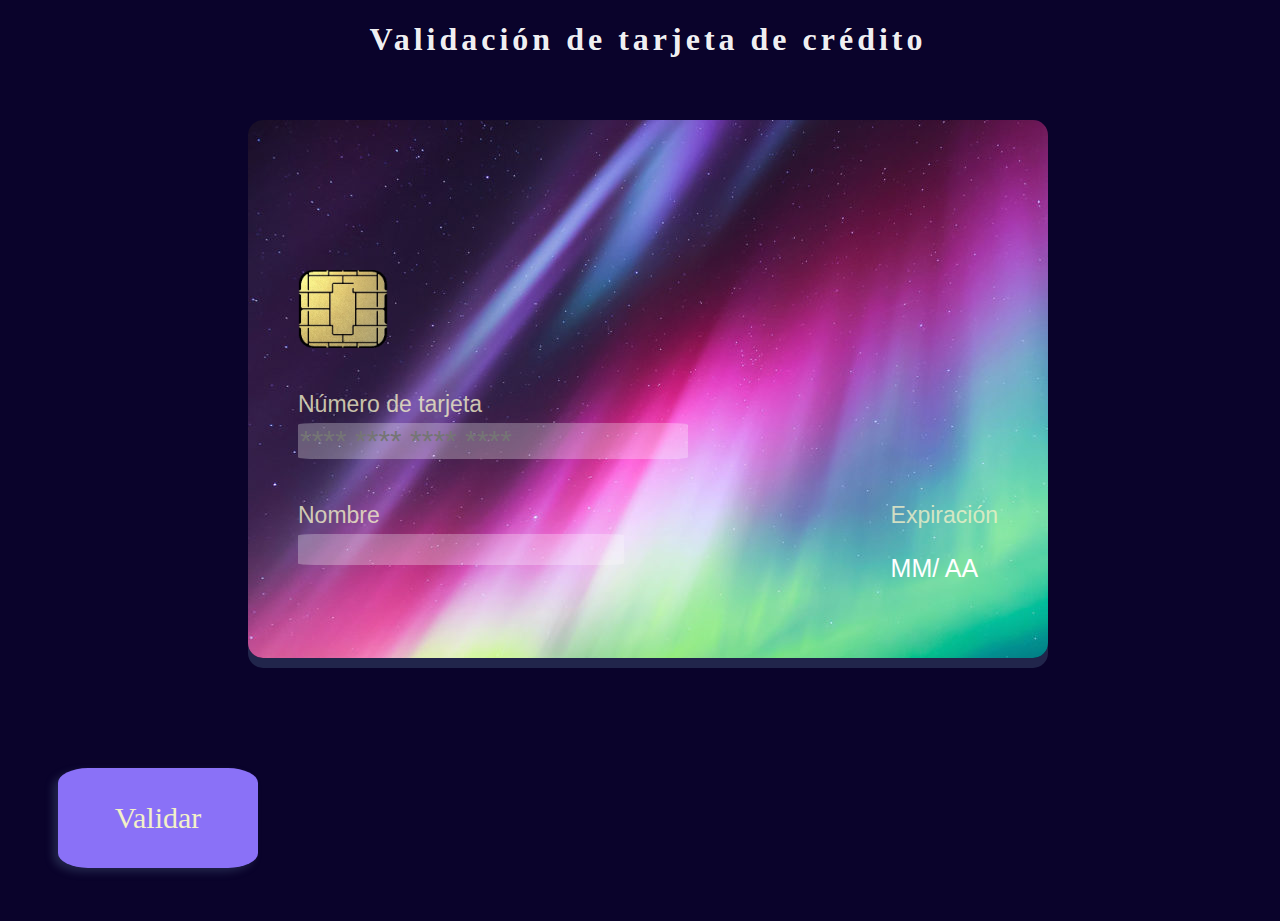
==== src/index.html @ 6e9b28e7 "13.12.2022" ====
<!DOCTYPE html>
<html>
  <head>
    <meta charset="utf-8">
    <title>Tarjeta de crédito válida</title>
    <link rel="stylesheet" href="style.css" />
  </head>
  <body>
    <h1>Validación de tarjeta de crédito</h1>
    <div class="form">
    <section class="trj" id="trj">
      <div class="marca" id="visa">
        <img src="img/logos/visa.png" alt="">
      </div>
      <div class="marca" id="master">
        <img src="img/logos/mastercard.png" alt="">
      </div>
      <img src="img/chip-tarjeta.png" class="chip" alt="">
      <div class="datos">
        <div class="grupo" id="numero">
          <p class="label">Número de tarjeta</p>
          <input class="num" type="text" id="registro" placeholder="**** **** **** ****" maxlength="16" required=""> 
        </div>
        <div class="flexbox">
          <div class="gurpo" id="nombre">
            <p class="label">Nombre</p>
            <input class="nom" type="text" id="registro-nom" required=""> 
          </div>
          <div class="grupo" id="expira">
            <p class ="label">Expiración</p>
            <p class="exp"><span class="mes">MM</span>/ <span class="year">AA</span></p>
          </div>
        </div>
      </div>
    </section>
    </div>
    <form action="" id="formulario" class="form-trj">
      <div class="flexbox">
        <div class="expira"></div>
      </div>
    </form>
      
  
    <button class="btn" id="val">Validar</button>
    <main></main>
    <footer></footer>
    <script src="index.js" type="module"></script>
  </body>
</html>
---- src/style.css ----
html, body {
    height: 100%;
    width: 100%;
    background-color: #0a032b;
  }
    h1 {
        color: #fffffff6;
        font-family: 'tahoma';
        left: 50%;
        text-align: center;
        letter-spacing: 4px;
    }

    .form{
        width:90%;
        max-width: 1000px;
        padding: 40px 20px;
        margin: auto;
        display: flex;
        flex-direction: column;
        align-items: center; 
        font-family: Verdana, Geneva, Tahoma, sans-serif;     
    }
 
    .trj{
        width: 100%;
        max-width: 700px;
        padding: 50px;
        border-radius: 15px;
        min-height: 315px;
        display: flex;
        flex-direction: column;
        justify-content: space-between;
        box-shadow: 0 10px 0 rgba(90, 116, 148, 0.3);
        color: #fffffff6;
        background: url(/src/img/bg2.jpg)
    }

    .marca{
        text-align: right;
        min-height: 50px;
    }
    
    .marca img{
        width: 100%;
        height: 100%;
        object-fit: cover;
        max-width: 140px;
        display: none;
    }

    .trj .chip{
        width: 100%;
        max-width: 90px;
        margin-bottom: 20px;
    }

    .label{
        font-size: 23px;
        color: #f3f1c8cb;
        margin-bottom: 5px;
    }

    .num{ 
        color: #fff;
        font-size: 30px;
        text-transform: uppercase;
        border: none;
        background: rgba(255, 255, 255, 0.279);
        border-radius: 5%;
    }
    .nom{ 
        color: #fff;
        font-size: 25px;
        text-transform: uppercase;
        border: none;
        background: rgba(255, 255, 255, 0.279);
        border-radius: 5%;
    }
    .exp{ 
        color: #fff;
        font-size: 25px;
        text-transform: uppercase;
    }
    .flexbox{
        display: flex;
        justify-content: space-between;
        margin-top: 20px;

    }

    .btn {
        width: 200px;
        height: 100px;
        margin:50px;
        font-size: 30px;
        line-height: 20px;
        background: #8a71f7;
        color:#f3f1c8;
        z-index: 3;
        border-radius: 15%;
        box-shadow: -5px 4px 8px rgba(90, 116, 148, 0.3);
        padding: 20px;
        transition: all .2s ease;
        border: none;
        cursor: pointer;
        font-family: 'tahoma';
    }

    .btn:hover{
        background: #c94aff;
        box-shadow: 0 0 10px #c94aff, 0 0 40px #c94aff, 0 0 80px #c94aff;
    }
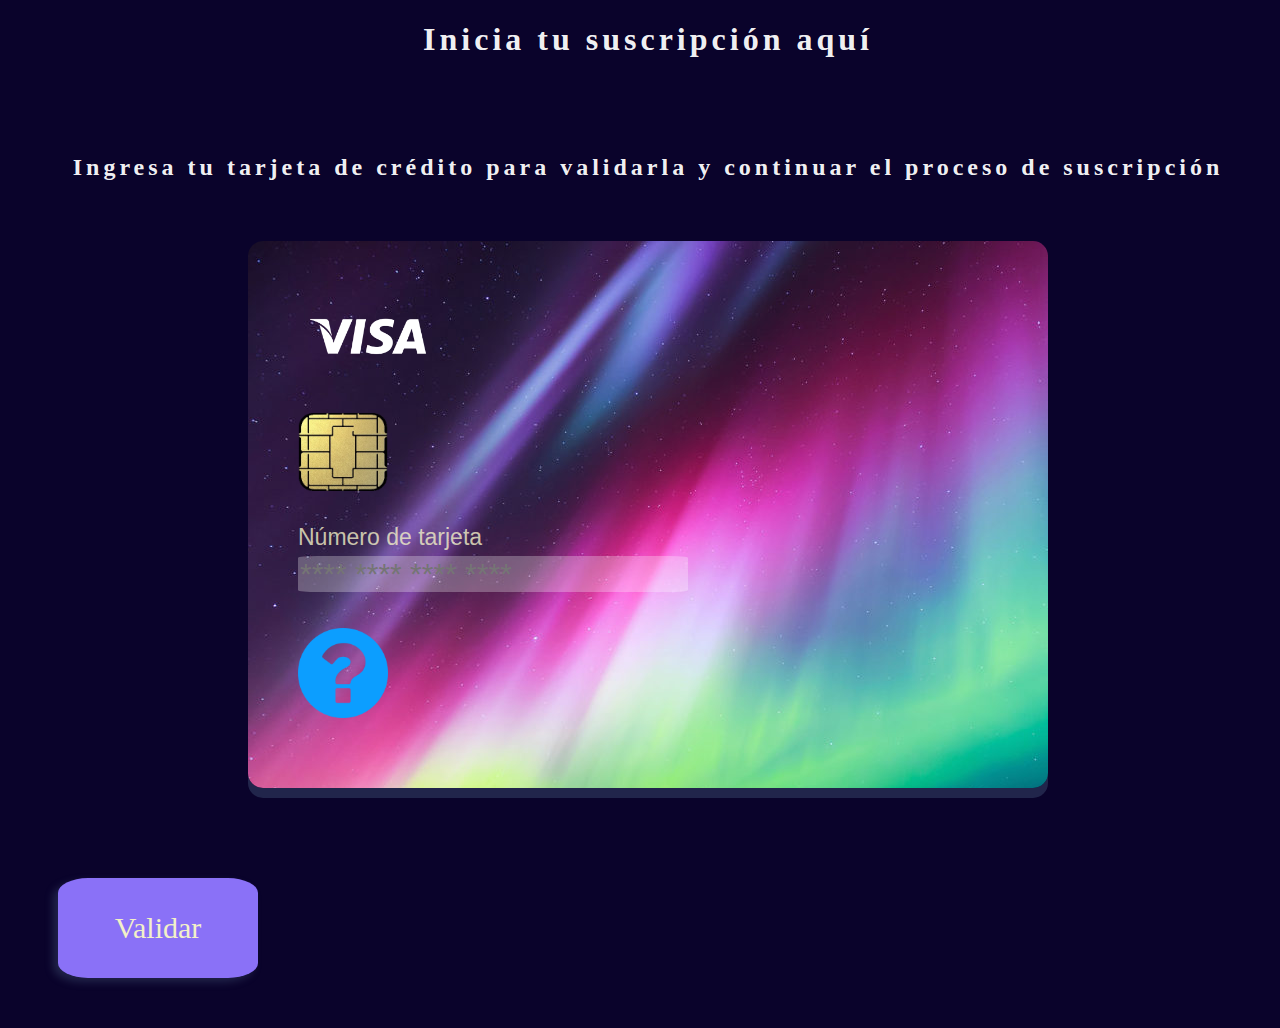
==== commit 306afc3e: "cambios finales" ====
--- a/src/index.html
+++ b/src/index.html
@@ -6,40 +6,34 @@
     <link rel="stylesheet" href="style.css" />
   </head>
   <body>
-    <h1>Validación de tarjeta de crédito</h1>
+    <h1>Inicia tu suscripción aquí</h1>
+    <br>
+    <br>
+    <br>
+    <h2>Ingresa tu tarjeta de crédito para validarla y continuar el proceso de suscripción</h2>
     <div class="form">
     <section class="trj" id="trj">
-      <div class="marca" id="visa">
-        <img src="img/logos/visa.png" alt="">
+      <div class="marca">
+        <img id="visa" src="img/logos/visa.png" alt="">
+        <img id="master" src="img/logos/mastercard.png" alt="">
       </div>
-      <div class="marca" id="master">
-        <img src="img/logos/mastercard.png" alt="">
-      </div>
+      <br>
+      <br>
       <img src="img/chip-tarjeta.png" class="chip" alt="">
       <div class="datos">
         <div class="grupo" id="numero">
           <p class="label">Número de tarjeta</p>
-          <input class="num" type="text" id="registro" placeholder="**** **** **** ****" maxlength="16" required=""> 
-        </div>
-        <div class="flexbox">
-          <div class="gurpo" id="nombre">
-            <p class="label">Nombre</p>
-            <input class="nom" type="text" id="registro-nom" required=""> 
-          </div>
-          <div class="grupo" id="expira">
-            <p class ="label">Expiración</p>
-            <p class="exp"><span class="mes">MM</span>/ <span class="year">AA</span></p>
-          </div>
+          <input class="num" type="text" id="registro" placeholder="**** **** **** ****" maxlength="16"> 
+          <br>
+          <br>
+          <br>
+          <img id="validation" src="img/validation.png" alt="">
+          <img id="validMark" src="img/validMark.png" alt="">
+          <img id="invalidMark" src="img/invalidMark.png" alt="">
         </div>
       </div>
     </section>
-    </div>
-    <form action="" id="formulario" class="form-trj">
-      <div class="flexbox">
-        <div class="expira"></div>
-      </div>
-    </form>
-      
+    </div> 
   
     <button class="btn" id="val">Validar</button>
     <main></main>
--- a/src/style.css
+++ b/src/style.css
@@ -4,6 +4,14 @@
     background-color: #0a032b;
   }
     h1 {
+        color: #fffffff6;
+        font-family: 'tahoma';
+        left: 50%;
+        text-align: center;
+        letter-spacing: 4px;
+    }
+
+    h2 {
         color: #fffffff6;
         font-family: 'tahoma';
         left: 50%;
@@ -36,23 +44,30 @@
         background: url(/src/img/bg2.jpg)
     }
 
-    .marca{
+    #visa{
         text-align: right;
-        min-height: 50px;
-    }
-    
-    .marca img{
+        min-height: 40px;
         width: 100%;
         height: 100%;
         object-fit: cover;
         max-width: 140px;
-        display: none;
+        display: flex;  
+    }
+
+    #master{
+        text-align: right;
+        min-height: 50px;
+        width: 100%;
+        height: 100%;
+        object-fit: cover;
+        max-width: 140px;    
+        display:none;   
     }
 
     .trj .chip{
         width: 100%;
         max-width: 90px;
-        margin-bottom: 20px;
+        margin-bottom: 10px;
     }
 
     .label{
@@ -69,26 +84,26 @@
         background: rgba(255, 255, 255, 0.279);
         border-radius: 5%;
     }
-    .nom{ 
-        color: #fff;
-        font-size: 25px;
-        text-transform: uppercase;
-        border: none;
-        background: rgba(255, 255, 255, 0.279);
-        border-radius: 5%;
+
+    #validation{
+        display: flex;
+        width: 100%;
+        max-width: 90px;
+        margin-bottom: 20px;
+        
     }
-    .exp{ 
-        color: #fff;
-        font-size: 25px;
-        text-transform: uppercase;
+    #validMark{
+        display: none;
+        width: 100%;
+        max-width: 90px;
+        margin-bottom: 20px;
     }
-    .flexbox{
-        display: flex;
-        justify-content: space-between;
-        margin-top: 20px;
-
+    #invalidMark{
+        display: none;
+        width: 100%;
+        max-width: 90px;
+        margin-bottom: 20px;
     }
-
     .btn {
         width: 200px;
         height: 100px;
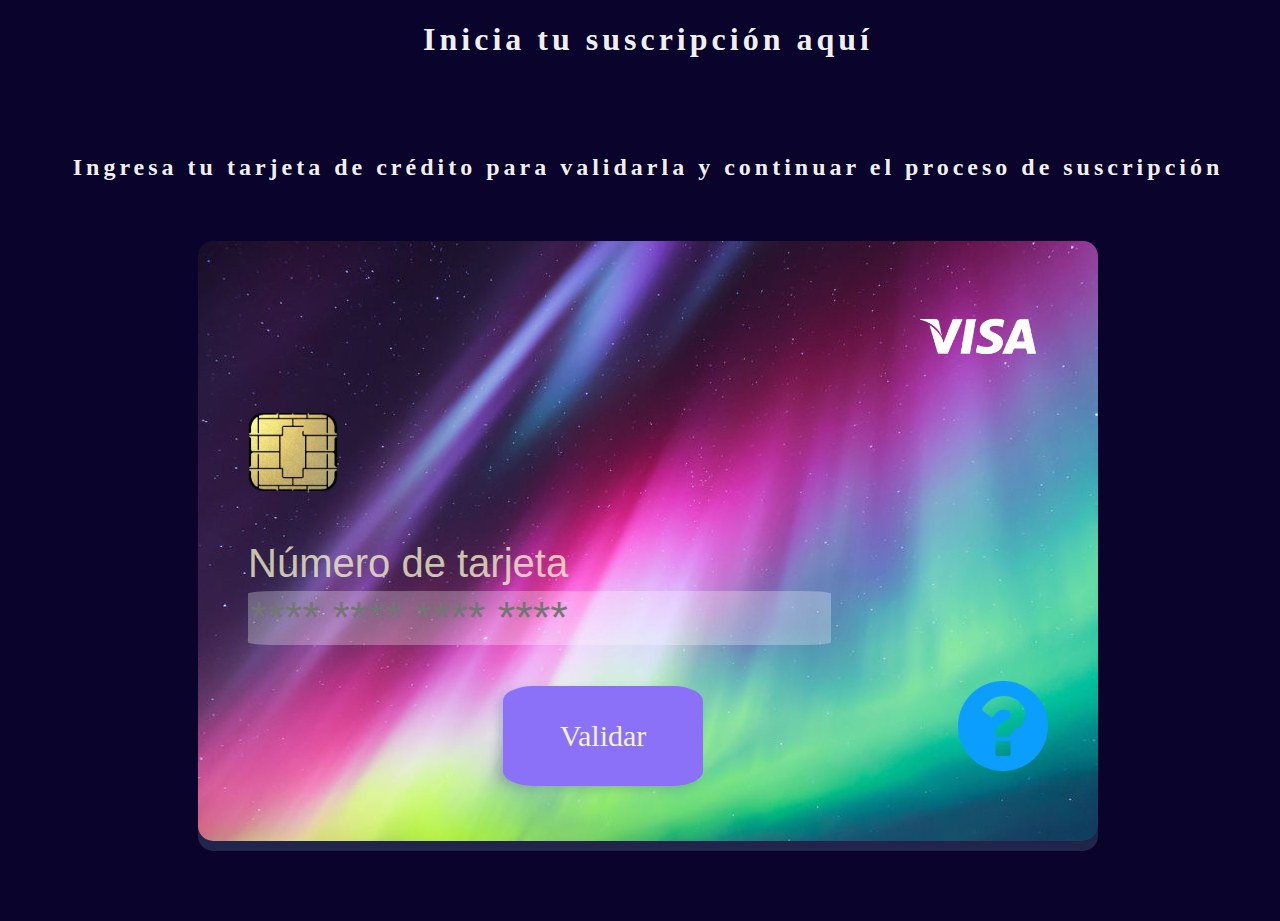
==== commit b984f0a0: "modificacion 19.12.22" ====
--- a/src/index.html
+++ b/src/index.html
@@ -14,12 +14,12 @@
     <div class="form">
     <section class="trj" id="trj">
       <div class="marca">
-        <img id="visa" src="img/logos/visa.png" alt="">
-        <img id="master" src="img/logos/mastercard.png" alt="">
+        <img id="visa" src="./img/logos/visa.png" alt="">
+        <img id="master" src="./img/logos/mastercard.png" alt="">
       </div>
       <br>
       <br>
-      <img src="img/chip-tarjeta.png" class="chip" alt="">
+      <img src="./img/chip-tarjeta.png" class="chip" alt="">
       <div class="datos">
         <div class="grupo" id="numero">
           <p class="label">Número de tarjeta</p>
@@ -27,17 +27,19 @@
           <br>
           <br>
           <br>
-          <img id="validation" src="img/validation.png" alt="">
-          <img id="validMark" src="img/validMark.png" alt="">
-          <img id="invalidMark" src="img/invalidMark.png" alt="">
+        </div>
+        <div class="mark">
+          <button class="btn" id="val">Validar</button>
+          <img id="validation" src="./img/validation.png" alt="">
+          <img id="validMark" src="./img/validMark.png" alt="">
+          <img id="invalidMark" src="./img/invalidMark.png" alt="">
         </div>
       </div>
     </section>
     </div> 
-  
-    <button class="btn" id="val">Validar</button>
     <main></main>
     <footer></footer>
     <script src="index.js" type="module"></script>
   </body>
 </html>
+
--- a/src/style.css
+++ b/src/style.css
@@ -32,16 +32,20 @@
  
     .trj{
         width: 100%;
-        max-width: 700px;
+        max-width: 800px;
         padding: 50px;
         border-radius: 15px;
         min-height: 315px;
         display: flex;
         flex-direction: column;
-        justify-content: space-between;
         box-shadow: 0 10px 0 rgba(90, 116, 148, 0.3);
         color: #fffffff6;
-        background: url(/src/img/bg2.jpg)
+        background: url(./img/bg2.jpg)
+    }
+
+    .marca{
+        display: flex;
+        justify-content: flex-end;
     }
 
     #visa{
@@ -52,6 +56,7 @@
         object-fit: cover;
         max-width: 140px;
         display: flex;  
+        justify-content: flex-end;
     }
 
     #master{
@@ -61,7 +66,8 @@
         height: 100%;
         object-fit: cover;
         max-width: 140px;    
-        display:none;   
+        display:none;  
+        justify-content: flex-end;
     }
 
     .trj .chip{
@@ -71,43 +77,53 @@
     }
 
     .label{
-        font-size: 23px;
+        font-size: 40px;
         color: #f3f1c8cb;
         margin-bottom: 5px;
     }
 
     .num{ 
         color: #fff;
-        font-size: 30px;
+        font-size: 45px;
         text-transform: uppercase;
         border: none;
         background: rgba(255, 255, 255, 0.279);
         border-radius: 5%;
     }
 
+    .mark{
+    display: flex;  
+    justify-content: flex-end;
+    }
+
     #validation{
         display: flex;
         width: 100%;
         max-width: 90px;
-        margin-bottom: 20px;
-        
+        margin-bottom: 20px;  
+        justify-content: flex-end; 
     }
+
     #validMark{
         display: none;
         width: 100%;
         max-width: 90px;
         margin-bottom: 20px;
+        justify-content: flex-end;
     }
+
     #invalidMark{
         display: none;
         width: 100%;
         max-width: 90px;
         margin-bottom: 20px;
+        justify-content: flex-end;
     }
+
     .btn {
         width: 200px;
         height: 100px;
-        margin:50px;
+        margin: auto;
         font-size: 30px;
         line-height: 20px;
         background: #8a71f7;
